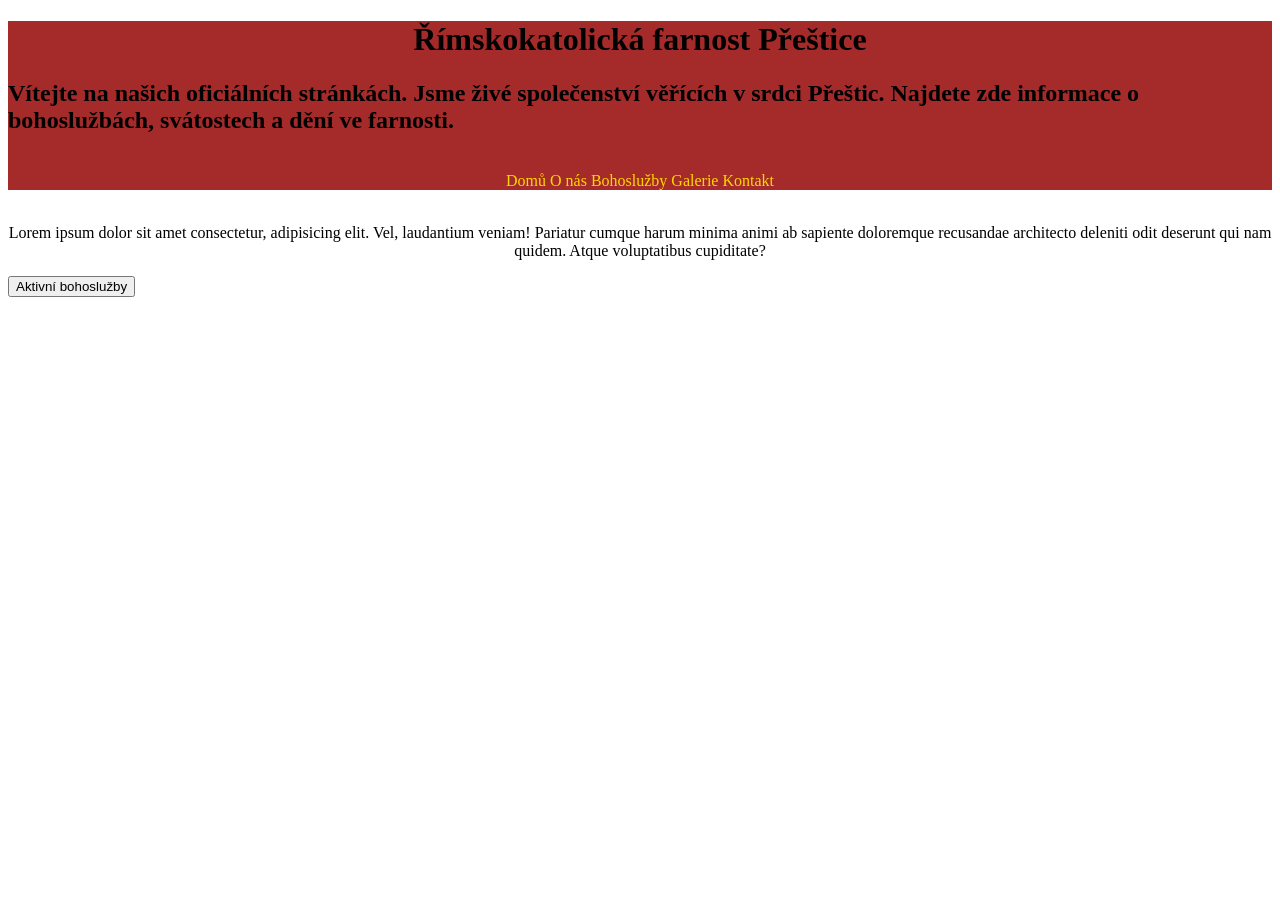
==== Main web/index.html @ 4c82ff60 "2. prozatimní verze Dodány další stránky a komenty, vše co zadat najdete na souboru Podklady pro web" ====
<!DOCTYPE html>
<html lang="cs">
<head>
    <meta charset="UTF-8">
    <meta name="viewport" content="width=device-width, initial-scale=1.0">
    <link rel="stylesheet" href="style.css">
    <title>Farnost 👍</title>
</head>
<body>
    <header>
        <h1>Římskokatolická farnost Přeštice</h1>

        <h2>Vítejte na našich oficiálních stránkách. 
            Jsme živé společenství věřících v srdci Přeštic. 
            Najdete zde informace o bohoslužbách, svátostech a dění ve farnosti.</h2>
        
        <br>

        <nav>
            <a href="#">Domů</a>
            <a href="#">O nás</a>
            <a href="#">Bohoslužby</a>
            <a href="#">Galerie</a>
            <a href="#">Kontakt</a>
        </nav>
    </header>
    
    <br>
    
    <main>

        <p>
            Lorem ipsum dolor sit amet consectetur, adipisicing elit. Vel, laudantium veniam!
            Pariatur cumque harum minima animi ab sapiente doloremque recusandae architecto deleniti odit deserunt qui nam quidem.
            Atque voluptatibus cupiditate?
        </p>

        <button>Aktivní bohoslužby</button>

        <!-- zde aktuality, viz. Podklady pro webovou stránku fárnosti - texty-->



    </main>

    <footer>
        
    </footer>
</body>
</html>
---- Main web/style.css ----
h1 {
    text-align: center;
}

p{
    text-align: center;
}

nav {
    text-align: center;
}

a {
    text-decoration: none;
    color: gold;
}

a:hover {
    color: chocolate;
}

header {
    background-color: brown;
}
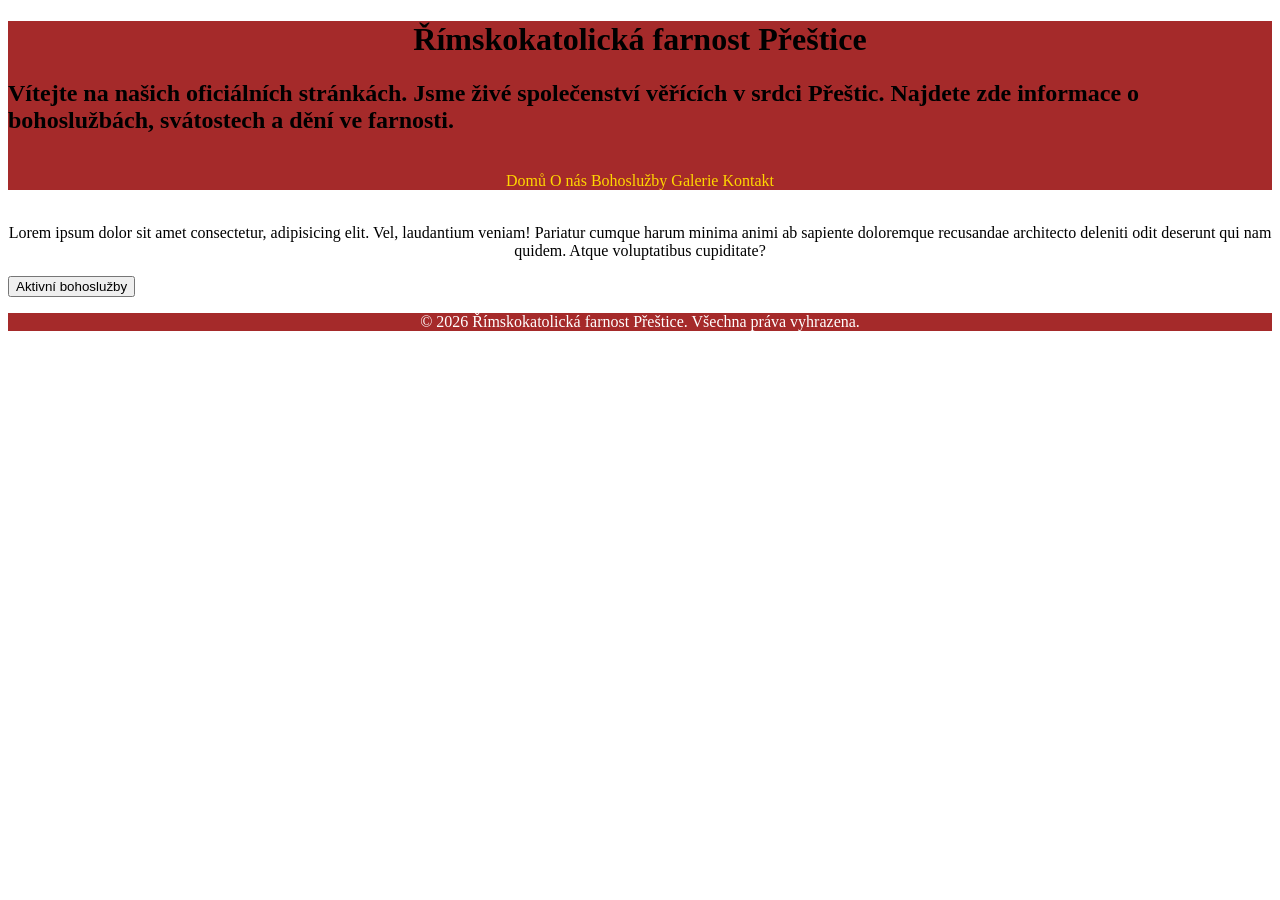
==== commit 6c9c39c3: "3 Pridal Footer" ====
--- a/Main web/index.html
+++ b/Main web/index.html
@@ -44,7 +44,7 @@
     </main>
 
     <footer>
-        
+        <p>&copy; 2026 Římskokatolická farnost Přeštice. Všechna práva vyhrazena.</p>
     </footer>
 </body>
 </html>
--- a/Main web/style.css
+++ b/Main web/style.css
@@ -21,4 +21,10 @@
 
 header {
     background-color: brown;
+}
+
+footer {
+    background-color: brown;
+    text-align: center;
+    color: white;
 }
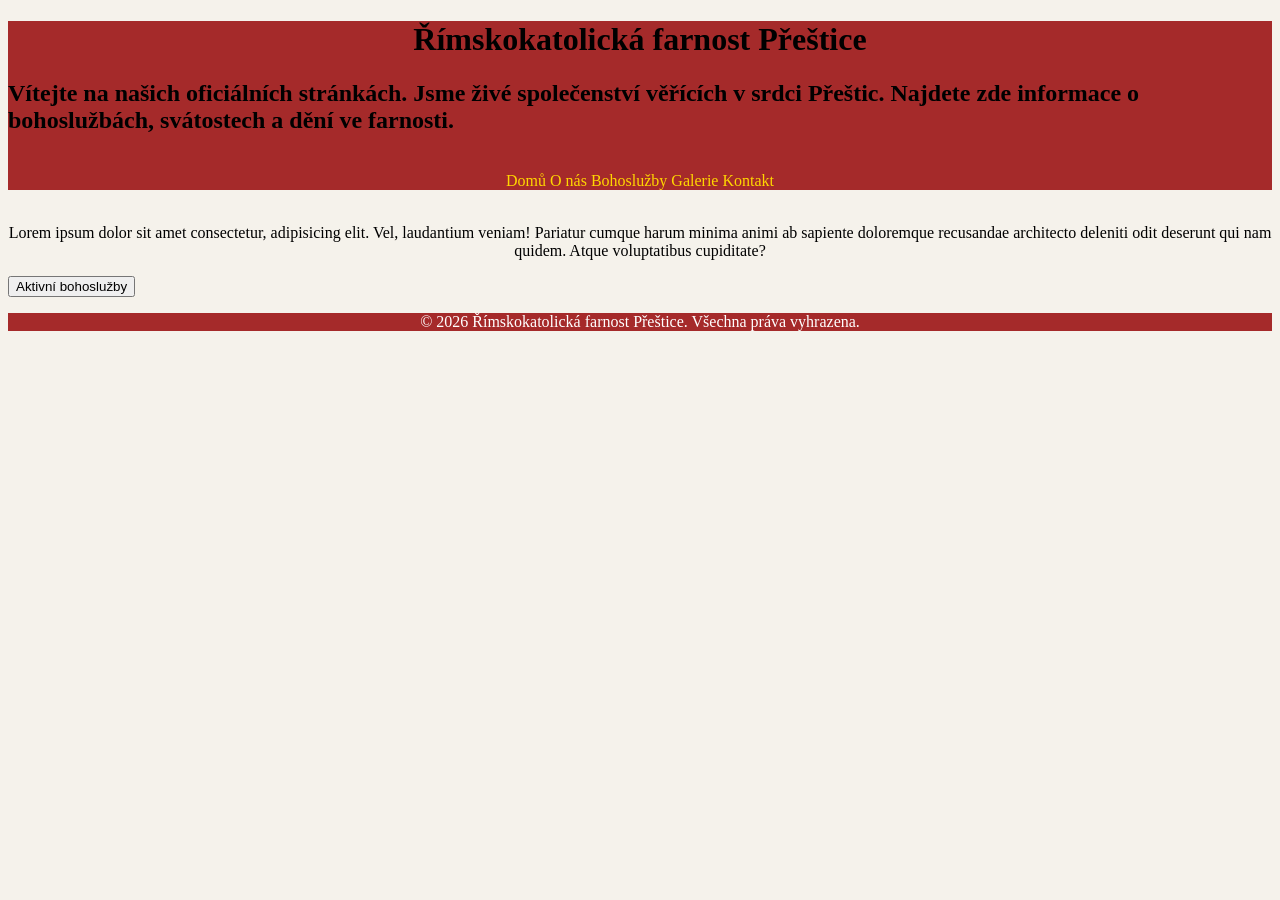
==== commit 8afd6b7e: "4" ====
--- a/Main web/index.html
+++ b/Main web/index.html
@@ -17,11 +17,11 @@
         <br>
 
         <nav>
-            <a href="#">Domů</a>
-            <a href="#">O nás</a>
-            <a href="#">Bohoslužby</a>
-            <a href="#">Galerie</a>
-            <a href="#">Kontakt</a>
+            <a href="index.html">Domů</a>
+            <a href="O farnosti.html">O nás</a>
+            <a href="Akce.html">Bohoslužby</a>
+            <a href="Galerie.html">Galerie</a>
+            <a href="Kontakt.html">Kontakt</a>
         </nav>
     </header>
     
--- a/Main web/style.css
+++ b/Main web/style.css
@@ -23,6 +23,10 @@
     background-color: brown;
 }
 
+body {
+    background-color: #F5F2EB;
+}
+
 footer {
     background-color: brown;
     text-align: center;
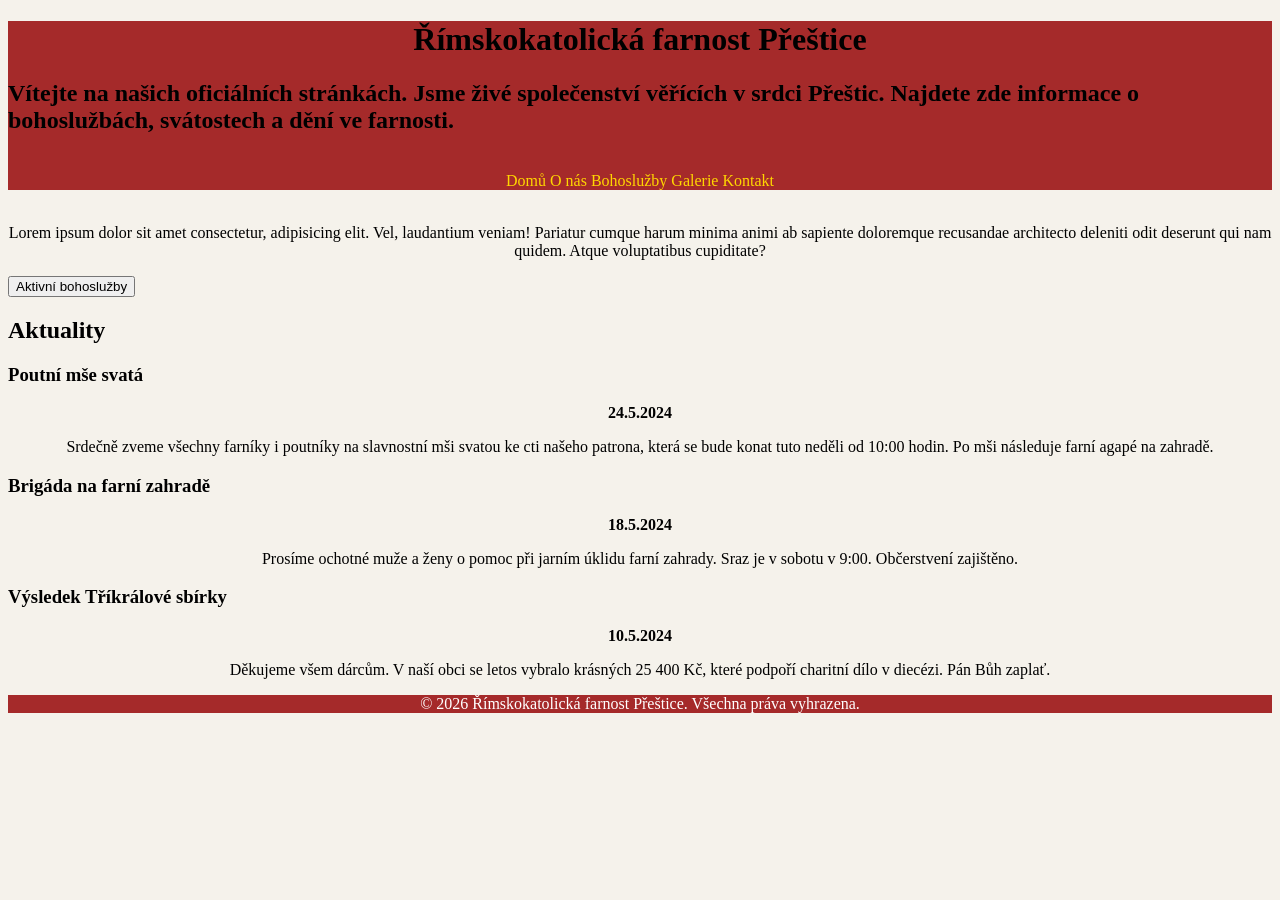
==== commit 166fa2ed: "Rozšíření web stránek" ====
--- a/Main web/index.html
+++ b/Main web/index.html
@@ -18,7 +18,7 @@
 
         <nav>
             <a href="index.html">Domů</a>
-            <a href="O farnosti.html">O nás</a>
+            <a href="O_farnosti.html">O nás</a>
             <a href="Akce.html">Bohoslužby</a>
             <a href="Galerie.html">Galerie</a>
             <a href="Kontakt.html">Kontakt</a>
@@ -35,11 +35,30 @@
             Atque voluptatibus cupiditate?
         </p>
 
-        <button>Aktivní bohoslužby</button>
+        <a href="Akce.html"><button>Aktivní bohoslužby</button></a>
 
-        <!-- zde aktuality, viz. Podklady pro webovou stránku fárnosti - texty-->
+       
+    <section class="aktuality">
+            <h2>Aktuality</h2>
 
+            <article>
+                <h3>Poutní mše svatá</h3>
+                <p><strong>24.5.2024</strong></p>
+                <p>Srdečně zveme všechny farníky i poutníky na slavnostní mši svatou ke cti našeho patrona, která se bude konat tuto neděli od 10:00 hodin. Po mši následuje farní agapé na zahradě.</p>
+            </article>
 
+            <article>
+                <h3>Brigáda na farní zahradě</h3>
+                <p><strong>18.5.2024</strong></p>
+                <p>Prosíme ochotné muže a ženy o pomoc při jarním úklidu farní zahrady. Sraz je v sobotu v 9:00. Občerstvení zajištěno.</p>
+            </article>
+
+            <article>
+                <h3>Výsledek Tříkrálové sbírky</h3>
+                <p><strong>10.5.2024</strong></p>
+                <p>Děkujeme všem dárcům. V naší obci se letos vybralo krásných 25 400 Kč, které podpoří charitní dílo v diecézi. Pán Bůh zaplať.</p>
+            </article>
+        </section>
 
     </main>
 
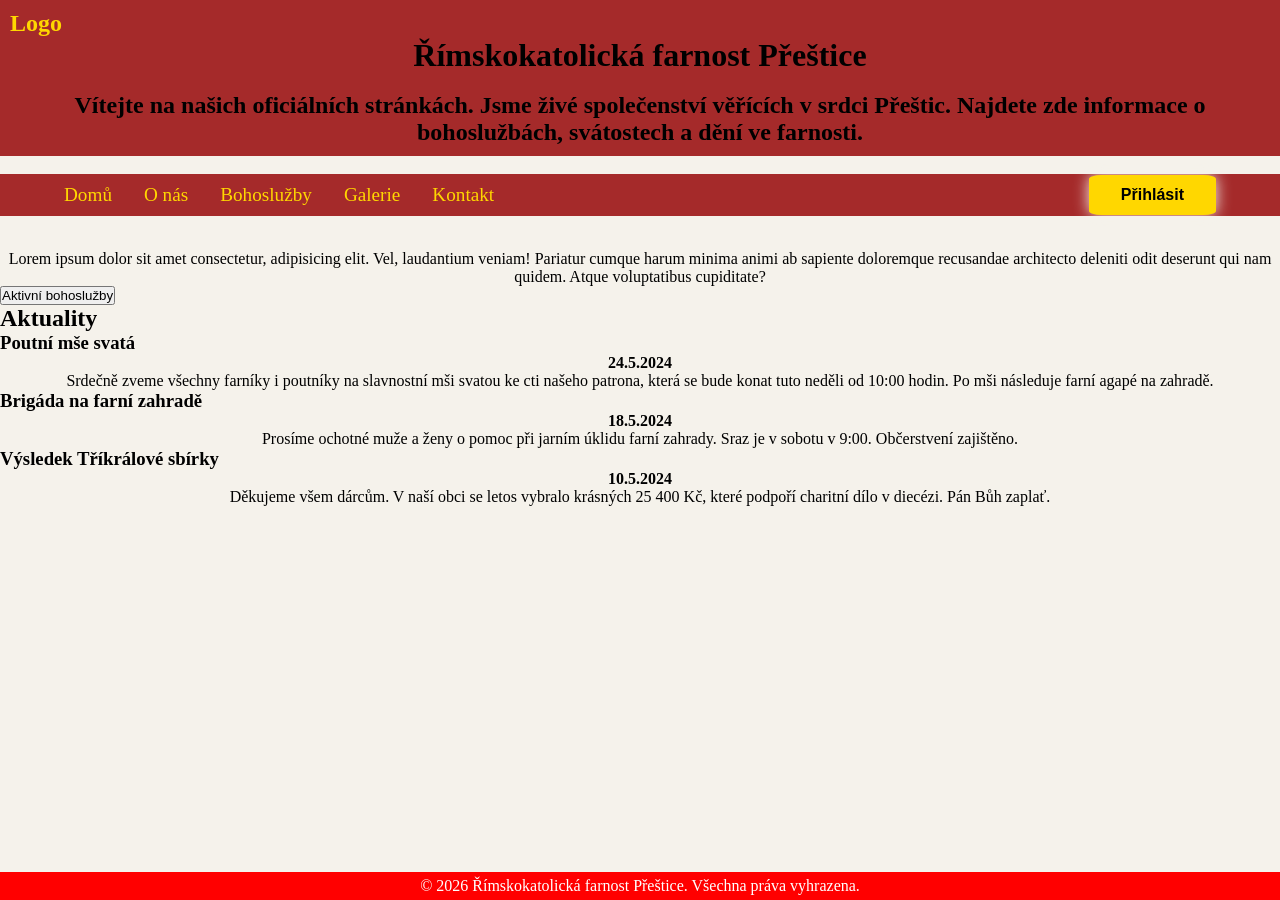
==== commit f20aee8f: "Vylepšení vzhledu stránky - navigace, footer + gitignore Fuck this bruh" ====
--- a/Main web/index.html
+++ b/Main web/index.html
@@ -8,22 +8,45 @@
 </head>
 <body>
     <header>
-        <h1>Římskokatolická farnost Přeštice</h1>
+        <div class="Top">
 
-        <h2>Vítejte na našich oficiálních stránkách. 
-            Jsme živé společenství věřících v srdci Přeštic. 
-            Najdete zde informace o bohoslužbách, svátostech a dění ve farnosti.</h2>
-        
+            <div class="logo">
+                <a href="index.html">Logo</a>
+            </div>
+
+            
+
+            <h1>
+                Římskokatolická farnost Přeštice
+            </h1>
+            
+            <br>
+
+            <h2>Vítejte na našich oficiálních stránkách. 
+                Jsme živé společenství věřících v srdci Přeštic. 
+                Najdete zde informace o bohoslužbách, svátostech a dění ve farnosti.
+            </h2>
+
+            
+        </div>
+
+        </header>
+
         <br>
 
         <nav>
-            <a href="index.html">Domů</a>
-            <a href="O_farnosti.html">O nás</a>
-            <a href="Akce.html">Bohoslužby</a>
-            <a href="Galerie.html">Galerie</a>
-            <a href="Kontakt.html">Kontakt</a>
+            <ul class="nav">
+                <li><a href="index.html">Domů</a></li>
+                <li><a href="O_farnosti.html">O nás</a></li>
+                <li><a href="Akce.html">Bohoslužby</a></li>
+                <li><a href="Galerie.html">Galerie</a></li>
+                <li><a href="Kontakt.html">Kontakt</a></li>
+            </ul>
+            <div class="btn">
+                <button class="login_btn">Přihlásit</button>
+            </div>
         </nav>
-    </header>
+    
     
     <br>
     
--- a/Main web/style.css
+++ b/Main web/style.css
@@ -1,3 +1,9 @@
+* {
+    margin: 0;
+    padding: 0;
+    box-sizing: border-box;
+}
+
 h1 {
     text-align: center;
 }
@@ -6,22 +12,18 @@
     text-align: center;
 }
 
-nav {
+
+
+
+header {
+    background: brown;
     text-align: center;
+    padding: 10px;
+    margin: 0;
 }
 
-a {
-    text-decoration: none;
-    color: gold;
-}
 
-a:hover {
-    color: chocolate;
-}
 
-header {
-    background-color: brown;
-}
 
 body {
     background-color: #F5F2EB;
@@ -31,4 +33,78 @@
     background-color: brown;
     text-align: center;
     color: white;
+    
+    /*zařídí, že footer bude úplně dole v stránce*/
+    position: fixed;
+    background-color: red;
+    bottom: 0px;
+    left: 0px;
+    right: 0px;
+    margin-bottom: 0px;
+    padding: 0.3rem;
+}
+
+.logo {
+    font-size: 1.5rem;
+    user-select: none;
+    font-weight: 700;
+    text-align: left;
+}
+
+.logo a {
+    color: gold;
+    text-decoration: none;
+}
+
+nav {
+    background: brown;
+    width: 100%;
+    padding: 0.05rem 5%;
+    
+    margin-bottom: 1rem;
+
+    display: flex;
+    align-items: center;
+    justify-content: space-between;
+}
+
+.nav {
+    list-style-type: none;
+    display: flex;
+    gap: 2rem;
+}
+
+.nav li a{
+    position: relative;
+    font-size: 1.20rem;
+    font-weight: 500;
+    text-decoration: none;
+    color: gold;
+    transition: 0.3s;
+}
+
+.nav li a:hover {
+    color: #F5F2EB;
+    transition: 0.3s;
+    text-shadow: 0 0 10px gold;
+}
+
+.login_btn {
+    display: flex;
+    font-size: 1rem;
+    padding: 0.7rem 2rem;
+    border-radius: 10%;
+    font-weight: 600;
+    background: gold;
+    border: none;
+    box-shadow: 0 0 15px #F5F2EB;
+    cursor: pointer;
+    
+    transition: 0.3s;
+}
+
+.login_btn:hover {
+    background: #F5F2EB;
+    border: gold;
+    box-shadow: 0 0 25px gold;
 }
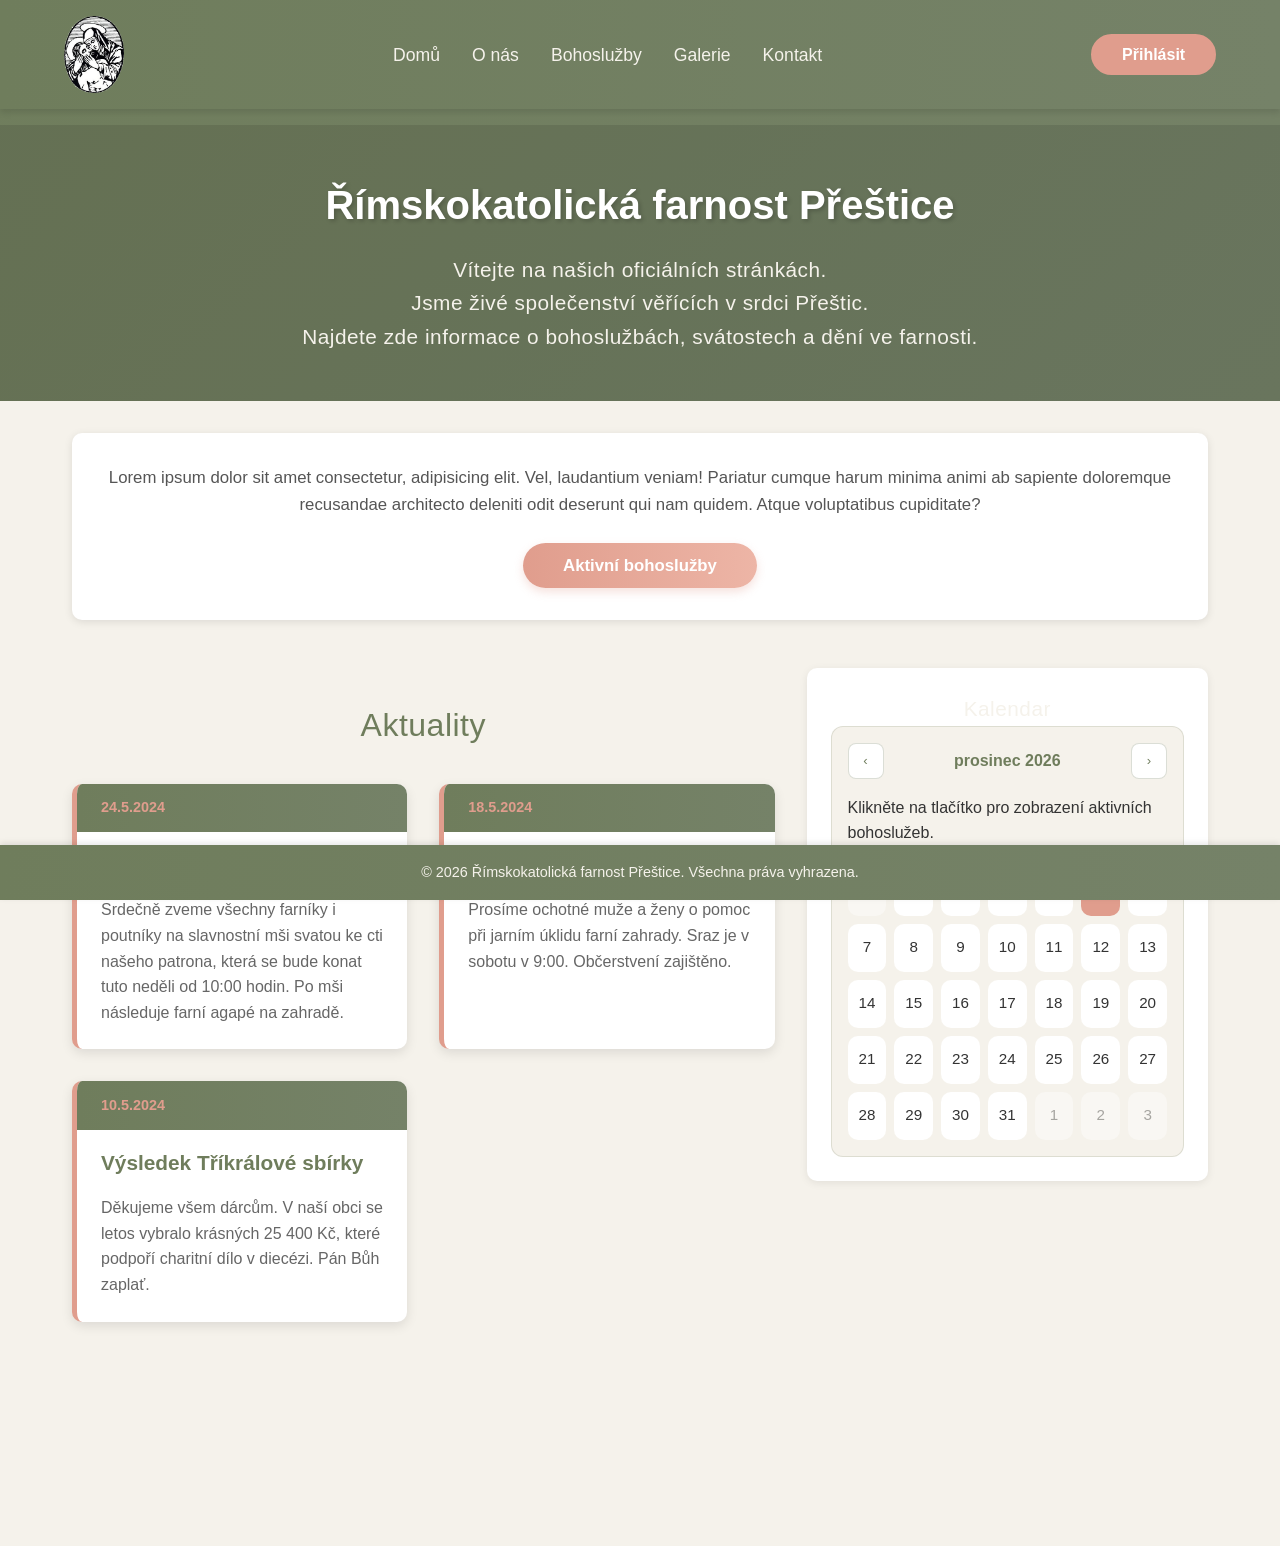
==== commit fdd05d90: "Kolodymyr update: New view with new functional" ====
--- a/Main web/index.html
+++ b/Main web/index.html
@@ -8,33 +8,9 @@
 </head>
 <body>
     <header>
-        <div class="Top">
-
-            <div class="logo">
-                <a href="index.html">Logo</a>
-            </div>
-
+        <nav>
+            <img src="images/Farnost.png" alt="Farnost_Logo" id="logo">
             
-
-            <h1>
-                Římskokatolická farnost Přeštice
-            </h1>
-            
-            <br>
-
-            <h2>Vítejte na našich oficiálních stránkách. 
-                Jsme živé společenství věřících v srdci Přeštic. 
-                Najdete zde informace o bohoslužbách, svátostech a dění ve farnosti.
-            </h2>
-
-            
-        </div>
-
-        </header>
-
-        <br>
-
-        <nav>
             <ul class="nav">
                 <li><a href="index.html">Domů</a></li>
                 <li><a href="O_farnosti.html">O nás</a></li>
@@ -42,51 +18,75 @@
                 <li><a href="Galerie.html">Galerie</a></li>
                 <li><a href="Kontakt.html">Kontakt</a></li>
             </ul>
+            
             <div class="btn">
                 <button class="login_btn">Přihlásit</button>
             </div>
         </nav>
+
+        <div class="hero">
+            <h1>Římskokatolická farnost Přeštice</h1>
+            <h2>Vítejte na našich oficiálních stránkách.<br>
+                Jsme živé společenství věřících v srdci Přeštic.<br>
+                Najdete zde informace o bohoslužbách, svátostech a dění ve farnosti.
+            </h2>
+        </div>
+    </header>
     
     
-    <br>
-    
-    <main>
-
-        <p>
-            Lorem ipsum dolor sit amet consectetur, adipisicing elit. Vel, laudantium veniam!
-            Pariatur cumque harum minima animi ab sapiente doloremque recusandae architecto deleniti odit deserunt qui nam quidem.
-            Atque voluptatibus cupiditate?
-        </p>
-
-        <a href="Akce.html"><button>Aktivní bohoslužby</button></a>
-
-       
-    <section class="aktuality">
-            <h2>Aktuality</h2>
-
-            <article>
-                <h3>Poutní mše svatá</h3>
-                <p><strong>24.5.2024</strong></p>
-                <p>Srdečně zveme všechny farníky i poutníky na slavnostní mši svatou ke cti našeho patrona, která se bude konat tuto neděli od 10:00 hodin. Po mši následuje farní agapé na zahradě.</p>
-            </article>
-
-            <article>
-                <h3>Brigáda na farní zahradě</h3>
-                <p><strong>18.5.2024</strong></p>
-                <p>Prosíme ochotné muže a ženy o pomoc při jarním úklidu farní zahrady. Sraz je v sobotu v 9:00. Občerstvení zajištěno.</p>
-            </article>
-
-            <article>
-                <h3>Výsledek Tříkrálové sbírky</h3>
-                <p><strong>10.5.2024</strong></p>
-                <p>Děkujeme všem dárcům. V naší obci se letos vybralo krásných 25 400 Kč, které podpoří charitní dílo v diecézi. Pán Bůh zaplať.</p>
-            </article>
+    <main class="container">
+        <section class="intro">
+            <p>Lorem ipsum dolor sit amet consectetur, adipisicing elit. Vel, laudantium veniam! Pariatur cumque harum minima animi ab sapiente doloremque recusandae architecto deleniti odit deserunt qui nam quidem. Atque voluptatibus cupiditate?</p>
+            <button class="cta_btn" id="showActiveEvents">Aktivní bohoslužby</button>
         </section>
 
+        <section class="panel-grid">
+            <section class="aktuality">
+                <h2>Aktuality</h2>
+                <div class="news-grid">
+                    <article class="news-card">
+                        <div class="news-date">24.5.2024</div>
+                        <h3>Poutní mše svatá</h3>
+                        <p>Srdečně zveme všechny farníky i poutníky na slavnostní mši svatou ke cti našeho patrona, která se bude konat tuto neděli od 10:00 hodin. Po mši následuje farní agapé na zahradě.</p>
+                    </article>
+
+                    <article class="news-card">
+                        <div class="news-date">18.5.2024</div>
+                        <h3>Brigáda na farní zahradě</h3>
+                        <p>Prosíme ochotné muže a ženy o pomoc při jarním úklidu farní zahrady. Sraz je v sobotu v 9:00. Občerstvení zajištěno.</p>
+                    </article>
+
+                    <article class="news-card">
+                        <div class="news-date">10.5.2024</div>
+                        <h3>Výsledek Tříkrálové sbírky</h3>
+                        <p>Děkujeme všem dárcům. V naší obci se letos vybralo krásných 25 400 Kč, které podpoří charitní dílo v diecézi. Pán Bůh zaplať.</p>
+                    </article>
+                </div>
+            </section>
+
+            <section class="kalendar">
+                <h2>Kalendar</h2>
+                <div class="calendar-card">
+                    <div class="calendar-header">
+                        <button id="prevMonth" type="button">&lsaquo;</button>
+                        <div class="calendar-title"><span id="calendarMonth"></span></div>
+                        <button id="nextMonth" type="button">&rsaquo;</button>
+                    </div>
+                    <div class="calendar-info" id="calendarInfo">Klikněte na tlačítko pro zobrazení aktivních bohoslužeb.</div>
+                    <div class="calendar-weekdays">
+                        <span>Po</span><span>Út</span><span>St</span><span>Čt</span><span>Pá</span><span>So</span><span>Ne</span>
+                    </div>
+                    <div class="calendar-grid" id="calendarGrid"></div>
+                </div>
+            </section>
+        </section>
     </main>
 
     <footer>
         <p>&copy; 2026 Římskokatolická farnost Přeštice. Všechna práva vyhrazena.</p>
     </footer>
+
+    <script src="../Javascript/backend/kalendar.js"></script>
+    <div class="footer-spacer"></div>
 </body>
 </html>
--- a/Main web/style.css
+++ b/Main web/style.css
@@ -4,107 +4,400 @@
     box-sizing: border-box;
 }
 
-h1 {
-    text-align: center;
-}
-
-p{
-    text-align: center;
-}
-
-
-
-
-header {
-    background: brown;
-    text-align: center;
-    padding: 10px;
-    margin: 0;
-}
-
-
-
-
 body {
     background-color: #F5F2EB;
+    font-family: 'Segoe UI', Tahoma, Geneva, Verdana, sans-serif;
+    line-height: 1.6;
+    color: #333;
+}
+
+h1 {
+    text-align: center;
+    color: white;
+    font-size: 2.5rem;
+    margin-bottom: 1rem;
+    text-shadow: 2px 2px 4px rgba(0, 0, 0, 0.2);
+}
+
+h2 {
+    color: #F5F2EB;
+    text-align: center;
+    font-size: 1.3rem;
+    font-weight: 400;
+    letter-spacing: 0.5px;
+}
+
+p {
+    text-align: center;
+}
+
+header {
+    background: linear-gradient(135deg, #6F7D5C 0%, #758268 100%);
+    text-align: center;
+    padding: 0;
+    margin: 0;
+}
+
+.hero {
+    padding: 3rem 2rem;
+    background: rgba(0, 0, 0, 0.1);
 }
 
 footer {
-    background-color: brown;
-    text-align: center;
-    color: white;
-    
-    /*zařídí, že footer bude úplně dole v stránce*/
+    background: linear-gradient(90deg, #6F7D5C 0%, #758268 100%);
+    text-align: center;
+    color: #F5F2EB;
     position: fixed;
-    background-color: red;
-    bottom: 0px;
-    left: 0px;
-    right: 0px;
-    margin-bottom: 0px;
-    padding: 0.3rem;
-}
-
-.logo {
-    font-size: 1.5rem;
-    user-select: none;
-    font-weight: 700;
-    text-align: left;
-}
-
-.logo a {
-    color: gold;
-    text-decoration: none;
+    bottom: 0;
+    left: 0;
+    right: 0;
+    padding: 1rem 0;
+    box-shadow: 0 -2px 6px rgba(0, 0, 0, 0.1);
+    z-index: 1000;
+    margin: 0;
+    font-size: 0.9rem;
+}
+
+.footer-spacer {
+    height: 80px;
+}
+
+#logo {
+    width: 60px;
+    height: auto;
+    transition: 0.3s;
+    cursor: pointer;
+}
+
+#logo:hover {
+    transform: scale(1.05);
 }
 
 nav {
-    background: brown;
+    background: linear-gradient(90deg, #6F7D5C 0%, #758268 100%);
     width: 100%;
-    padding: 0.05rem 5%;
-    
+    padding: 1rem 5%;
     margin-bottom: 1rem;
-
     display: flex;
     align-items: center;
     justify-content: space-between;
+    box-shadow: 0 4px 6px rgba(0, 0, 0, 0.1);
+    flex-wrap: wrap;
+    gap: 1.5rem;
 }
 
 .nav {
     list-style-type: none;
     display: flex;
     gap: 2rem;
-}
-
-.nav li a{
+    flex-wrap: wrap;
+    justify-content: center;
+}
+
+.nav li a {
     position: relative;
-    font-size: 1.20rem;
+    font-size: 1.10rem;
     font-weight: 500;
     text-decoration: none;
-    color: gold;
-    transition: 0.3s;
+    color: #F5F2EB;
+    transition: all 0.3s ease;
+    padding: 0.5rem 0;
+}
+
+.nav li a::after {
+    content: '';
+    position: absolute;
+    bottom: -5px;
+    left: 0;
+    width: 0;
+    height: 2px;
+    background: #E09D8D;
+    transition: width 0.3s ease;
 }
 
 .nav li a:hover {
-    color: #F5F2EB;
-    transition: 0.3s;
-    text-shadow: 0 0 10px gold;
+    color: #E09D8D;
+}
+
+.nav li a:hover::after {
+    width: 100%;
 }
 
 .login_btn {
     display: flex;
+    align-items: center;
+    justify-content: center;
     font-size: 1rem;
-    padding: 0.7rem 2rem;
-    border-radius: 10%;
+    padding: 0.6rem 1.8rem;
+    border-radius: 25px;
     font-weight: 600;
-    background: gold;
+    background: #E09D8D;
+    color: white;
+    border: 2px solid #E09D8D;
+    cursor: pointer;
+    transition: all 0.3s ease;
+    white-space: nowrap;
+}
+
+.login_btn:hover {
+    background: transparent;
+    color: #E09D8D;
+    box-shadow: 0 0 15px rgba(224, 157, 141, 0.5);
+    transform: translateY(-2px);
+}
+
+/* Main Content Styling */
+.container {
+    max-width: 1200px;
+    margin: 0 auto;
+    padding: 2rem;
+    margin-bottom: 80px;
+}
+
+.panel-grid {
+    display: grid;
+    grid-template-columns: minmax(280px, 1.75fr) minmax(260px, 1fr);
+    gap: 2rem;
+    align-items: start;
+}
+
+.kalendar {
+    background: white;
+    border-radius: 10px;
+    box-shadow: 0 2px 8px rgba(0, 0, 0, 0.08);
+    padding: 1.5rem;
+}
+
+.calendar-card {
+    background: #F5F2EB;
+    border-radius: 12px;
+    border: 1px solid rgba(111, 125, 92, 0.18);
+    padding: 1rem;
+}
+
+.calendar-header {
+    display: flex;
+    justify-content: space-between;
+    align-items: center;
+    margin-bottom: 1rem;
+}
+
+.calendar-title {
+    color: #6F7D5C;
+    font-weight: 700;
+    font-size: 1rem;
+}
+
+.calendar-header button {
+    width: 36px;
+    height: 36px;
+    border: 1px solid rgba(111, 125, 92, 0.25);
+    background: white;
+    color: #6F7D5C;
+    border-radius: 8px;
+    cursor: pointer;
+    transition: all 0.2s ease;
+}
+
+.calendar-header button:hover {
+    background: #E09D8D;
+    color: white;
+    border-color: #E09D8D;
+}
+
+.calendar-weekdays,
+.calendar-grid {
+    display: grid;
+    grid-template-columns: repeat(7, minmax(0, 1fr));
+    gap: 0.5rem;
+}
+
+.calendar-weekdays span {
+    text-align: center;
+    font-size: 0.85rem;
+    color: #6F7D5C;
+    font-weight: 700;
+}
+
+.calendar-day {
+    min-height: 48px;
+    border-radius: 10px;
+    display: flex;
+    align-items: center;
+    justify-content: center;
+    font-size: 0.95rem;
+    color: #333;
+    background: white;
+    border: 1px solid transparent;
+    transition: all 0.2s ease;
+}
+
+.calendar-day.other-month {
+    opacity: 0.4;
+}
+
+.calendar-day.today {
+    background: #E09D8D;
+    color: white;
+    font-weight: 700;
+}
+
+.calendar-day.has-event {
+    border-color: #E09D8D;
+    box-shadow: inset 0 0 0 1px rgba(224, 157, 141, 0.3);
+}
+
+.calendar-day:hover {
+    transform: translateY(-1px);
+    box-shadow: 0 2px 6px rgba(0, 0, 0, 0.08);
+}
+
+.intro {
+    background: white;
+    padding: 2rem;
+    border-radius: 10px;
+    box-shadow: 0 2px 8px rgba(0, 0, 0, 0.1);
+    margin-bottom: 3rem;
+    text-align: center;
+}
+
+.intro p {
+    margin-bottom: 1.5rem;
+    font-size: 1.05rem;
+    color: #555;
+}
+
+.cta_btn {
+    display: inline-flex;
+    align-items: center;
+    justify-content: center;
+    font-size: 1.05rem;
+    padding: 0.8rem 2.5rem;
+    border-radius: 25px;
+    font-weight: 600;
+    background: linear-gradient(90deg, #E09D8D 0%, #EDB5A6 100%);
+    color: white;
     border: none;
-    box-shadow: 0 0 15px #F5F2EB;
     cursor: pointer;
-    
-    transition: 0.3s;
-}
-
-.login_btn:hover {
-    background: #F5F2EB;
-    border: gold;
-    box-shadow: 0 0 25px gold;
+    transition: all 0.3s ease;
+    box-shadow: 0 4px 10px rgba(224, 157, 141, 0.3);
+}
+
+.cta_btn:hover {
+    transform: translateY(-3px);
+    box-shadow: 0 6px 15px rgba(224, 157, 141, 0.4);
+    background: linear-gradient(90deg, #EDB5A6 0%, #E09D8D 100%);
+}
+
+/* Aktuality (News) Section */
+.aktuality {
+    padding: 2rem 0;
+}
+
+.aktuality h2 {
+    color: #6F7D5C;
+    text-align: center;
+    font-size: 2rem;
+    margin-bottom: 2rem;
+}
+
+.news-grid {
+    display: grid;
+    grid-template-columns: repeat(auto-fit, minmax(300px, 1fr));
+    gap: 2rem;
+}
+
+.news-card {
+    background: white;
+    border-radius: 10px;
+    overflow: hidden;
+    box-shadow: 0 4px 12px rgba(0, 0, 0, 0.1);
+    transition: all 0.3s ease;
+    border-left: 5px solid #E09D8D;
+}
+
+.news-card:hover {
+    transform: translateY(-5px);
+    box-shadow: 0 8px 20px rgba(0, 0, 0, 0.15);
+}
+
+.news-date {
+    background: linear-gradient(90deg, #6F7D5C 0%, #758268 100%);
+    color: #E09D8D;
+    padding: 0.8rem 1.5rem;
+    font-weight: 600;
+    font-size: 0.9rem;
+}
+
+.news-card h3 {
+    color: #6F7D5C;
+    padding: 1rem 1.5rem 0.5rem;
+    font-size: 1.3rem;
+    margin: 0;
+}
+
+.news-card p {
+    padding: 0.5rem 1.5rem 1.5rem;
+    text-align: left;
+    color: #666;
+    margin: 0;
+}
+
+/* Responsive design for smaller screens */
+@media (max-width: 768px) {
+    nav {
+        padding: 0.8rem 3%;
+        gap: 1rem;
+    }
+
+    #logo {
+        width: 45px;
+    }
+
+    .nav {
+        gap: 1rem;
+    }
+
+    .nav li a {
+        font-size: 0.95rem;
+    }
+
+    .login_btn {
+        padding: 0.5rem 1.5rem;
+        font-size: 0.9rem;
+    }
+
+    h1 {
+        font-size: 1.8rem;
+    }
+
+    h2 {
+        font-size: 1.1rem;
+    }
+
+    .hero {
+        padding: 2rem 1rem;
+    }
+
+    .container {
+        padding: 1rem;
+    }
+
+    .news-grid {
+        grid-template-columns: 1fr;
+    }
+
+    .aktuality h2 {
+        font-size: 1.5rem;
+        gap: 1rem;
+    }
+
+    .nav li a {
+        font-size: 0.95rem;
+    }
+
+    .login_btn {
+        padding: 0.5rem 1.5rem;
+        font-size: 0.9rem;
+    }
 }
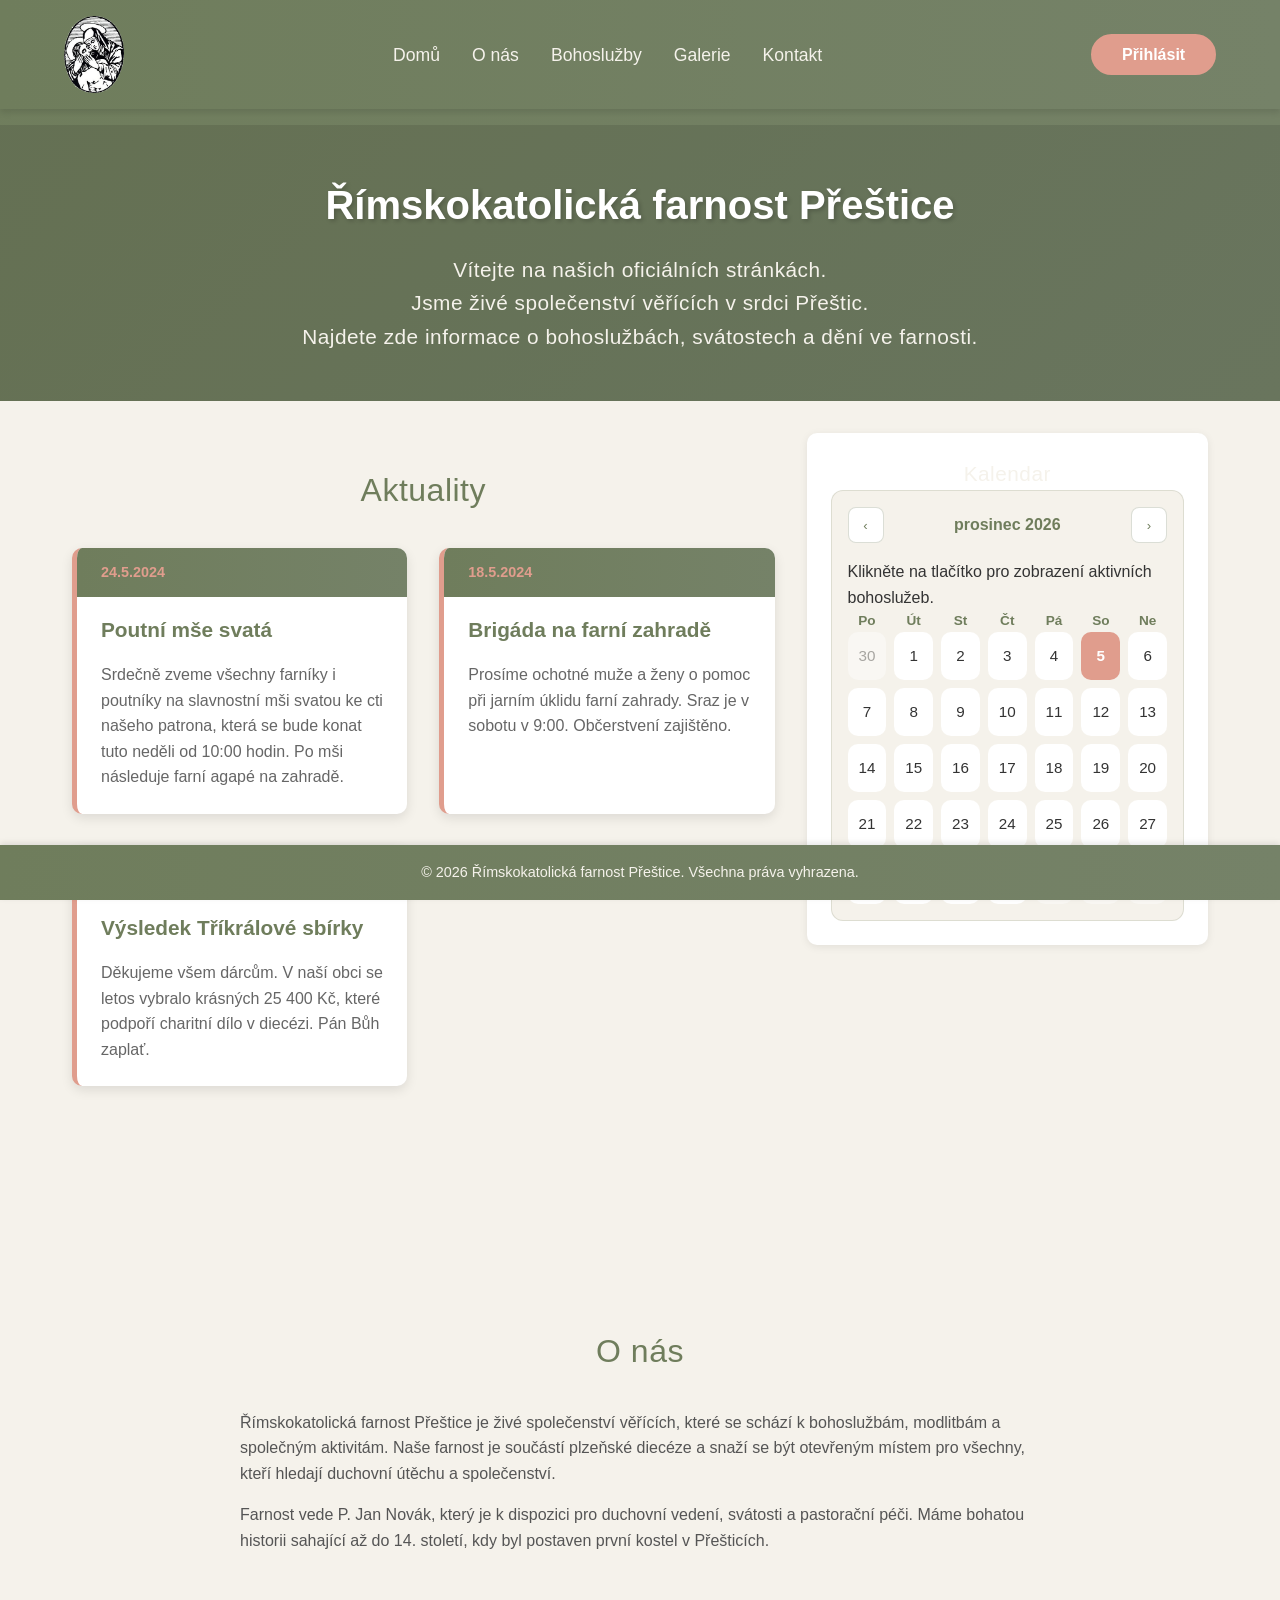
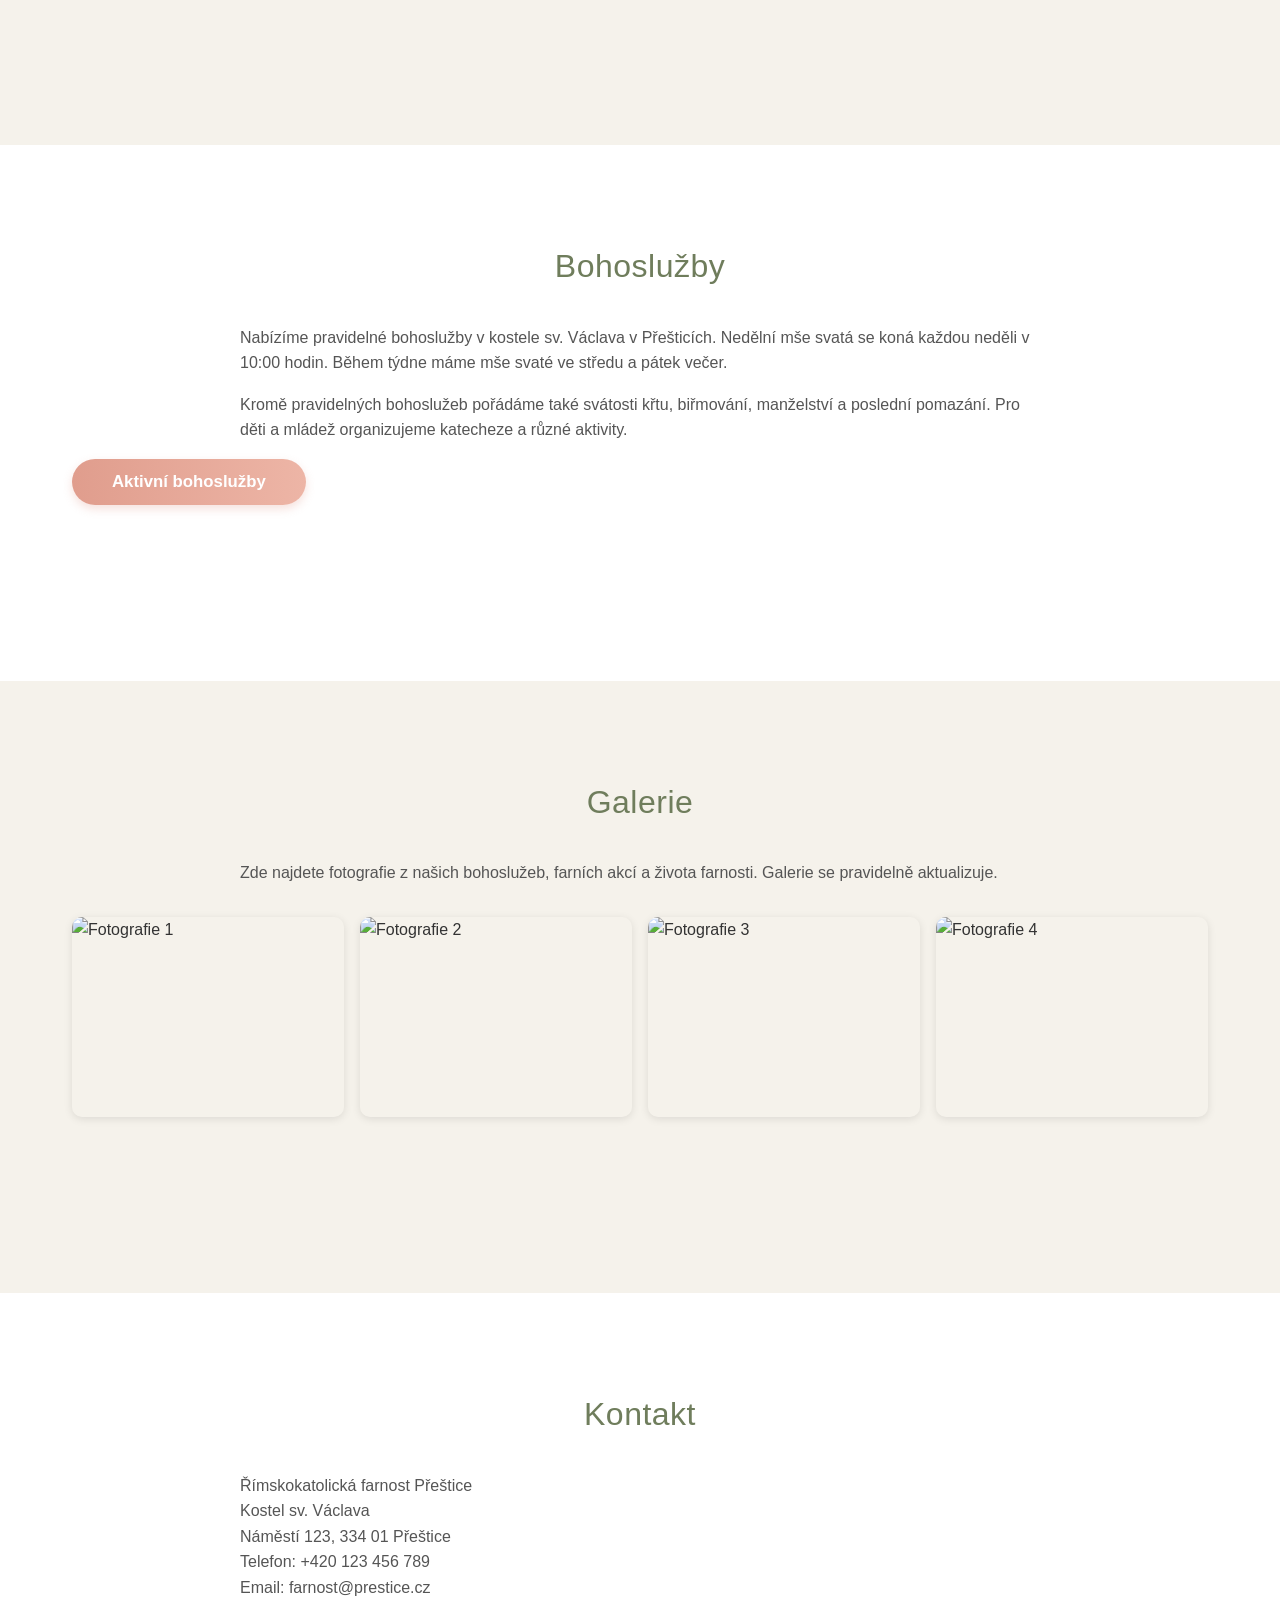
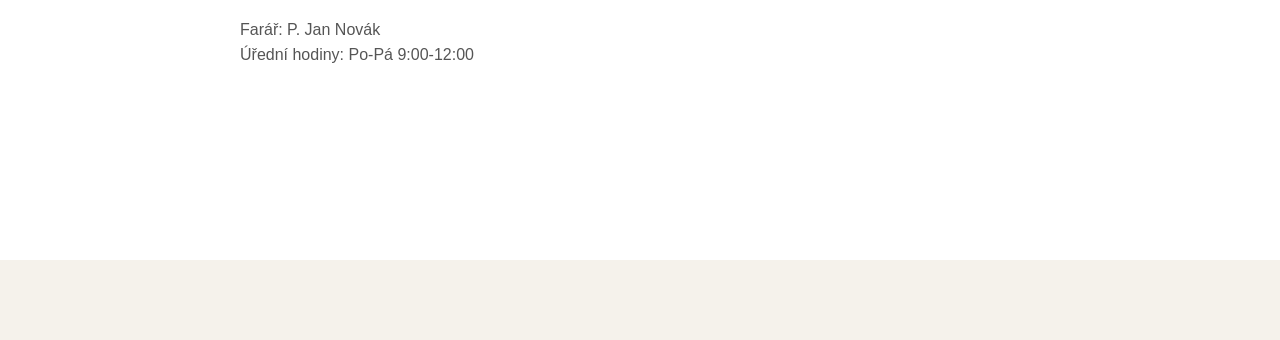
==== commit ab5571be: "Novy objekty" ====
--- a/Main web/index.html
+++ b/Main web/index.html
@@ -4,19 +4,20 @@
     <meta charset="UTF-8">
     <meta name="viewport" content="width=device-width, initial-scale=1.0">
     <link rel="stylesheet" href="style.css">
+    <link rel="icon" type="image/x-icon" href="images/Farnost.png">
     <title>Farnost 👍</title>
 </head>
 <body>
-    <header>
+    <header id="home">
         <nav>
             <img src="images/Farnost.png" alt="Farnost_Logo" id="logo">
             
             <ul class="nav">
-                <li><a href="index.html">Domů</a></li>
-                <li><a href="O_farnosti.html">O nás</a></li>
-                <li><a href="Akce.html">Bohoslužby</a></li>
-                <li><a href="Galerie.html">Galerie</a></li>
-                <li><a href="Kontakt.html">Kontakt</a></li>
+                <li><a href="#home">Domů</a></li>
+                <li><a href="#about">O nás</a></li>
+                <li><a href="#services">Bohoslužby</a></li>
+                <li><a href="#gallery">Galerie</a></li>
+                <li><a href="#contact">Kontakt</a></li>
             </ul>
             
             <div class="btn">
@@ -35,10 +36,6 @@
     
     
     <main class="container">
-        <section class="intro">
-            <p>Lorem ipsum dolor sit amet consectetur, adipisicing elit. Vel, laudantium veniam! Pariatur cumque harum minima animi ab sapiente doloremque recusandae architecto deleniti odit deserunt qui nam quidem. Atque voluptatibus cupiditate?</p>
-            <button class="cta_btn" id="showActiveEvents">Aktivní bohoslužby</button>
-        </section>
 
         <section class="panel-grid">
             <section class="aktuality">
@@ -82,6 +79,49 @@
         </section>
     </main>
 
+    <section id="about" class="section">
+        <div class="container">
+            <h2>O nás</h2>
+            <p>Římskokatolická farnost Přeštice je živé společenství věřících, které se schází k bohoslužbám, modlitbám a společným aktivitám. Naše farnost je součástí plzeňské diecéze a snaží se být otevřeným místem pro všechny, kteří hledají duchovní útěchu a společenství.</p>
+            <p>Farnost vede P. Jan Novák, který je k dispozici pro duchovní vedení, svátosti a pastorační péči. Máme bohatou historii sahající až do 14. století, kdy byl postaven první kostel v Přešticích.</p>
+        </div>
+    </section>
+
+    <section id="services" class="section">
+        <div class="container">
+            <h2>Bohoslužby</h2>
+            <p>Nabízíme pravidelné bohoslužby v kostele sv. Václava v Přešticích. Nedělní mše svatá se koná každou neděli v 10:00 hodin. Během týdne máme mše svaté ve středu a pátek večer.</p>
+            <p>Kromě pravidelných bohoslužeb pořádáme také svátosti křtu, biřmování, manželství a poslední pomazání. Pro děti a mládež organizujeme katecheze a různé aktivity.</p>
+            <button class="cta_btn" id="showActiveEvents">Aktivní bohoslužby</button>
+        </div>
+    </section>
+
+    <section id="gallery" class="section">
+        <div class="container">
+            <h2>Galerie</h2>
+            <p>Zde najdete fotografie z našich bohoslužeb, farních akcí a života farnosti. Galerie se pravidelně aktualizuje.</p>
+            <div class="gallery-grid">
+                <img src="images/placeholder1.jpg" alt="Fotografie 1">
+                <img src="images/placeholder2.jpg" alt="Fotografie 2">
+                <img src="images/placeholder3.jpg" alt="Fotografie 3">
+                <img src="images/placeholder4.jpg" alt="Fotografie 4">
+            </div>
+        </div>
+    </section>
+
+    <section id="contact" class="section">
+        <div class="container">
+            <h2>Kontakt</h2>
+            <p>Římskokatolická farnost Přeštice<br>
+            Kostel sv. Václava<br>
+            Náměstí 123, 334 01 Přeštice<br>
+            Telefon: +420 123 456 789<br>
+            Email: farnost@prestice.cz</p>
+            <p>Farář: P. Jan Novák<br>
+            Úřední hodiny: Po-Pá 9:00-12:00</p>
+        </div>
+    </section>
+
     <footer>
         <p>&copy; 2026 Římskokatolická farnost Přeštice. Všechna práva vyhrazena.</p>
     </footer>
--- a/Main web/style.css
+++ b/Main web/style.css
@@ -400,4 +400,45 @@
         padding: 0.5rem 1.5rem;
         font-size: 0.9rem;
     }
+}
+
+/* Additional sections */
+.section {
+    padding: 4rem 0;
+    background: white;
+}
+
+.section:nth-child(odd) {
+    background: #F5F2EB;
+}
+
+.section h2 {
+    color: #6F7D5C;
+    font-size: 2rem;
+    margin-bottom: 2rem;
+    text-align: center;
+}
+
+.section p {
+    text-align: left;
+    color: #555;
+    margin-bottom: 1rem;
+    max-width: 800px;
+    margin-left: auto;
+    margin-right: auto;
+}
+
+.gallery-grid {
+    display: grid;
+    grid-template-columns: repeat(auto-fit, minmax(250px, 1fr));
+    gap: 1rem;
+    margin-top: 2rem;
+}
+
+.gallery-grid img {
+    width: 100%;
+    height: 200px;
+    object-fit: cover;
+    border-radius: 10px;
+    box-shadow: 0 2px 8px rgba(0, 0, 0, 0.1);
 }
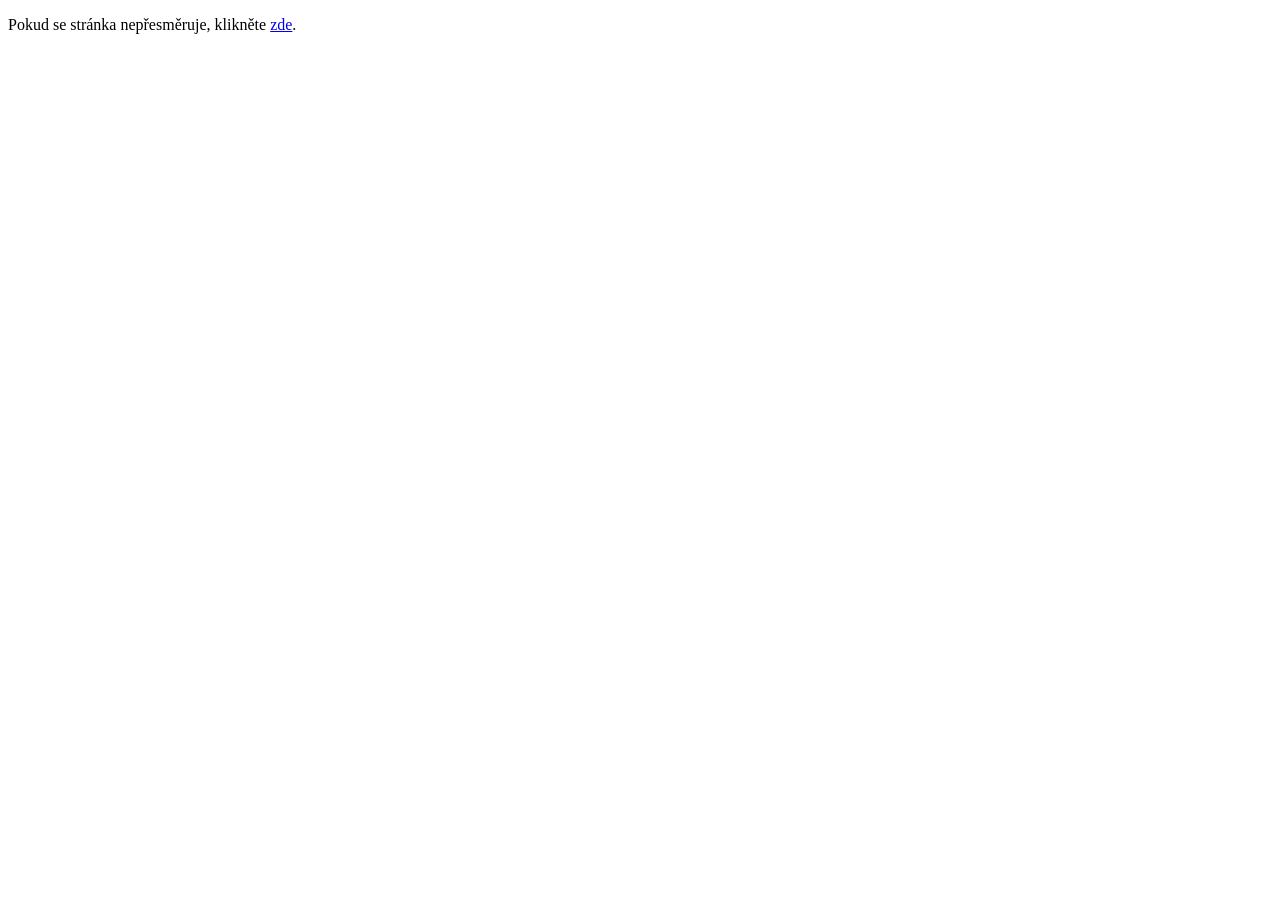
==== commit 5de8631d: "New functions and objects, sorted files" ====
--- a/Main web/index.html
+++ b/Main web/index.html
@@ -2,131 +2,10 @@
 <html lang="cs">
 <head>
     <meta charset="UTF-8">
-    <meta name="viewport" content="width=device-width, initial-scale=1.0">
-    <link rel="stylesheet" href="style.css">
-    <link rel="icon" type="image/x-icon" href="images/Farnost.png">
-    <title>Farnost 👍</title>
+    <meta http-equiv="refresh" content="0;url=index.php">
+    <title>Redirecting...</title>
 </head>
 <body>
-    <header id="home">
-        <nav>
-            <img src="images/Farnost.png" alt="Farnost_Logo" id="logo">
-            
-            <ul class="nav">
-                <li><a href="#home">Domů</a></li>
-                <li><a href="#about">O nás</a></li>
-                <li><a href="#services">Bohoslužby</a></li>
-                <li><a href="#gallery">Galerie</a></li>
-                <li><a href="#contact">Kontakt</a></li>
-            </ul>
-            
-            <div class="btn">
-                <button class="login_btn">Přihlásit</button>
-            </div>
-        </nav>
-
-        <div class="hero">
-            <h1>Římskokatolická farnost Přeštice</h1>
-            <h2>Vítejte na našich oficiálních stránkách.<br>
-                Jsme živé společenství věřících v srdci Přeštic.<br>
-                Najdete zde informace o bohoslužbách, svátostech a dění ve farnosti.
-            </h2>
-        </div>
-    </header>
-    
-    
-    <main class="container">
-
-        <section class="panel-grid">
-            <section class="aktuality">
-                <h2>Aktuality</h2>
-                <div class="news-grid">
-                    <article class="news-card">
-                        <div class="news-date">24.5.2024</div>
-                        <h3>Poutní mše svatá</h3>
-                        <p>Srdečně zveme všechny farníky i poutníky na slavnostní mši svatou ke cti našeho patrona, která se bude konat tuto neděli od 10:00 hodin. Po mši následuje farní agapé na zahradě.</p>
-                    </article>
-
-                    <article class="news-card">
-                        <div class="news-date">18.5.2024</div>
-                        <h3>Brigáda na farní zahradě</h3>
-                        <p>Prosíme ochotné muže a ženy o pomoc při jarním úklidu farní zahrady. Sraz je v sobotu v 9:00. Občerstvení zajištěno.</p>
-                    </article>
-
-                    <article class="news-card">
-                        <div class="news-date">10.5.2024</div>
-                        <h3>Výsledek Tříkrálové sbírky</h3>
-                        <p>Děkujeme všem dárcům. V naší obci se letos vybralo krásných 25 400 Kč, které podpoří charitní dílo v diecézi. Pán Bůh zaplať.</p>
-                    </article>
-                </div>
-            </section>
-
-            <section class="kalendar">
-                <h2>Kalendar</h2>
-                <div class="calendar-card">
-                    <div class="calendar-header">
-                        <button id="prevMonth" type="button">&lsaquo;</button>
-                        <div class="calendar-title"><span id="calendarMonth"></span></div>
-                        <button id="nextMonth" type="button">&rsaquo;</button>
-                    </div>
-                    <div class="calendar-info" id="calendarInfo">Klikněte na tlačítko pro zobrazení aktivních bohoslužeb.</div>
-                    <div class="calendar-weekdays">
-                        <span>Po</span><span>Út</span><span>St</span><span>Čt</span><span>Pá</span><span>So</span><span>Ne</span>
-                    </div>
-                    <div class="calendar-grid" id="calendarGrid"></div>
-                </div>
-            </section>
-        </section>
-    </main>
-
-    <section id="about" class="section">
-        <div class="container">
-            <h2>O nás</h2>
-            <p>Římskokatolická farnost Přeštice je živé společenství věřících, které se schází k bohoslužbám, modlitbám a společným aktivitám. Naše farnost je součástí plzeňské diecéze a snaží se být otevřeným místem pro všechny, kteří hledají duchovní útěchu a společenství.</p>
-            <p>Farnost vede P. Jan Novák, který je k dispozici pro duchovní vedení, svátosti a pastorační péči. Máme bohatou historii sahající až do 14. století, kdy byl postaven první kostel v Přešticích.</p>
-        </div>
-    </section>
-
-    <section id="services" class="section">
-        <div class="container">
-            <h2>Bohoslužby</h2>
-            <p>Nabízíme pravidelné bohoslužby v kostele sv. Václava v Přešticích. Nedělní mše svatá se koná každou neděli v 10:00 hodin. Během týdne máme mše svaté ve středu a pátek večer.</p>
-            <p>Kromě pravidelných bohoslužeb pořádáme také svátosti křtu, biřmování, manželství a poslední pomazání. Pro děti a mládež organizujeme katecheze a různé aktivity.</p>
-            <button class="cta_btn" id="showActiveEvents">Aktivní bohoslužby</button>
-        </div>
-    </section>
-
-    <section id="gallery" class="section">
-        <div class="container">
-            <h2>Galerie</h2>
-            <p>Zde najdete fotografie z našich bohoslužeb, farních akcí a života farnosti. Galerie se pravidelně aktualizuje.</p>
-            <div class="gallery-grid">
-                <img src="images/placeholder1.jpg" alt="Fotografie 1">
-                <img src="images/placeholder2.jpg" alt="Fotografie 2">
-                <img src="images/placeholder3.jpg" alt="Fotografie 3">
-                <img src="images/placeholder4.jpg" alt="Fotografie 4">
-            </div>
-        </div>
-    </section>
-
-    <section id="contact" class="section">
-        <div class="container">
-            <h2>Kontakt</h2>
-            <p>Římskokatolická farnost Přeštice<br>
-            Kostel sv. Václava<br>
-            Náměstí 123, 334 01 Přeštice<br>
-            Telefon: +420 123 456 789<br>
-            Email: farnost@prestice.cz</p>
-            <p>Farář: P. Jan Novák<br>
-            Úřední hodiny: Po-Pá 9:00-12:00</p>
-        </div>
-    </section>
-
-    <footer>
-        <p>&copy; 2026 Římskokatolická farnost Přeštice. Všechna práva vyhrazena.</p>
-    </footer>
-
-    <script src="../Javascript/backend/kalendar.js"></script>
-    <div class="footer-spacer"></div>
+    <p>Pokud se stránka nepřesměruje, klikněte <a href="index.php">zde</a>.</p>
 </body>
 </html>
